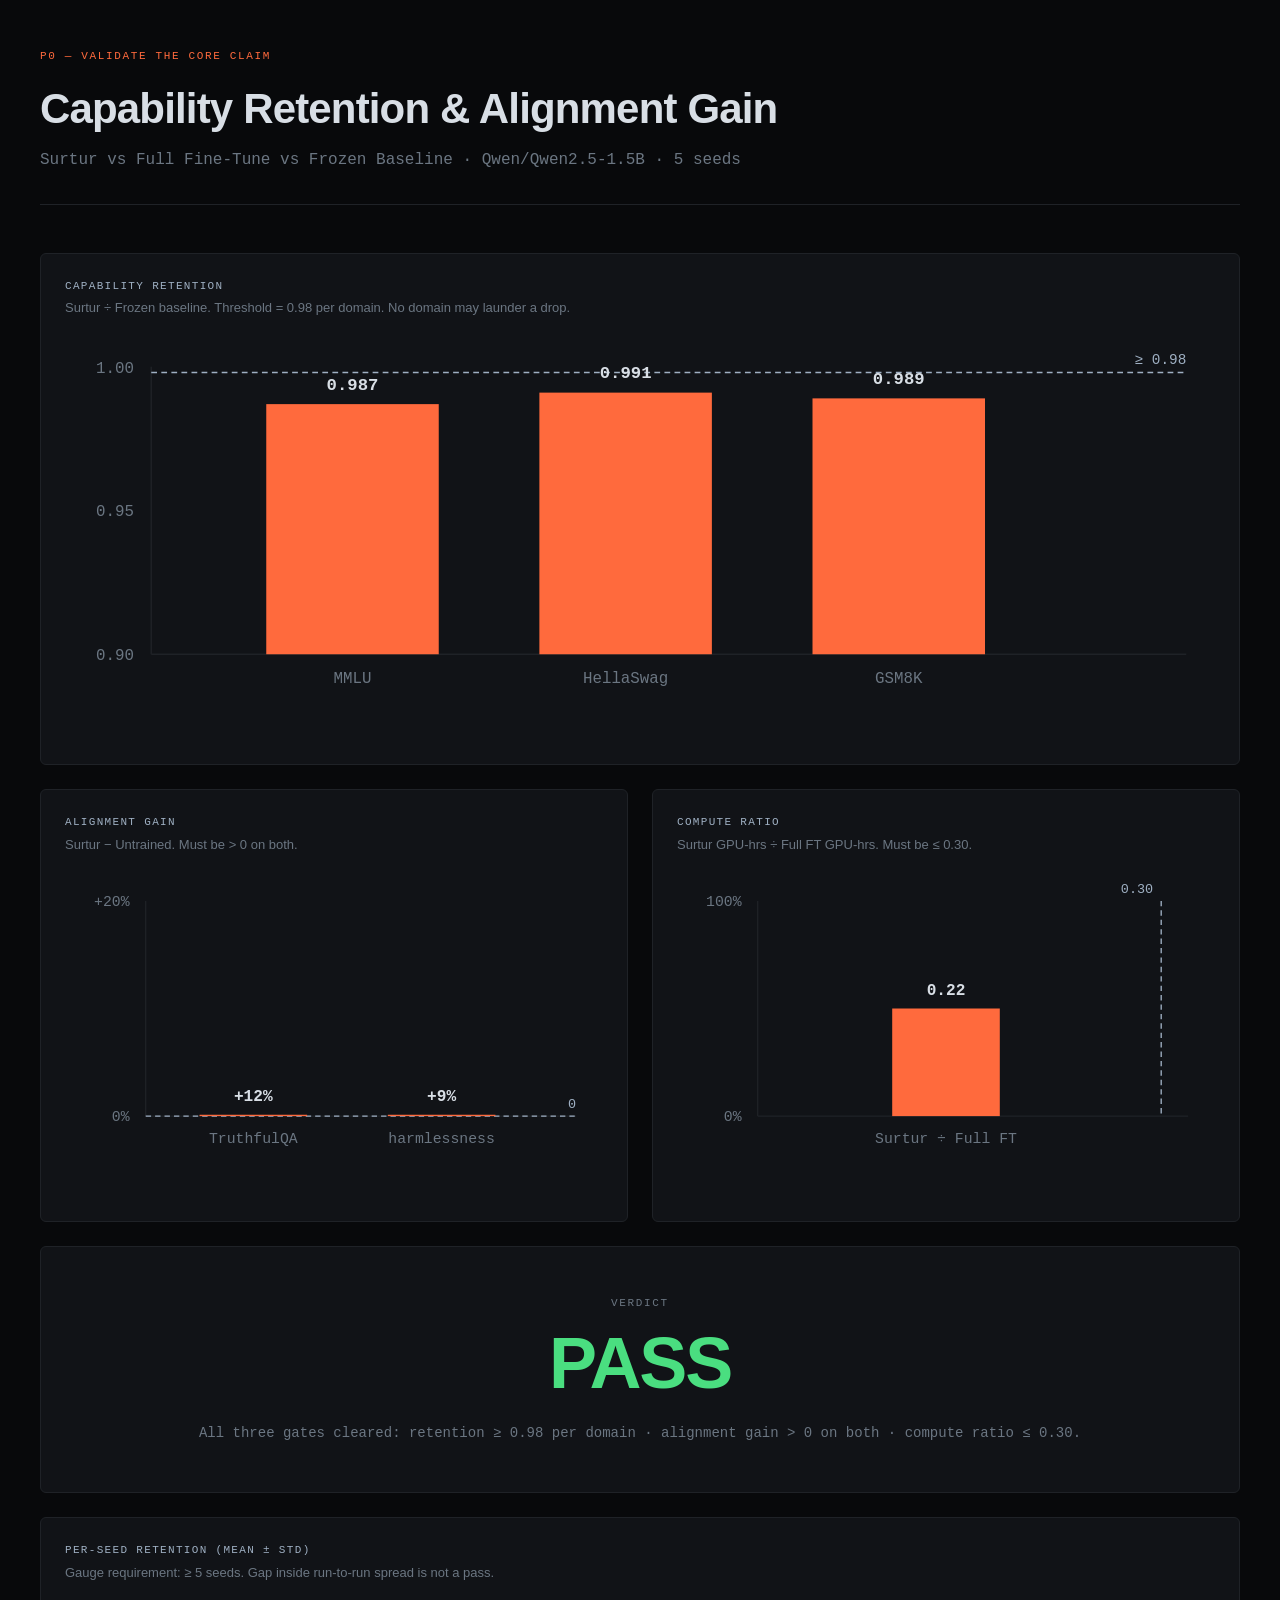
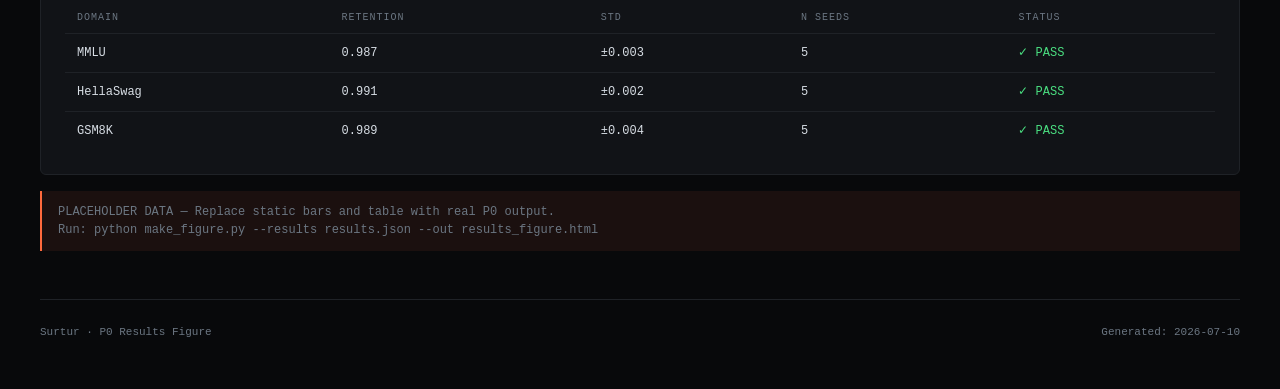
==== src/results_figure_rendered.html @ 0287500c "Prism: P0 results figure — dark ember/technical, SVG charts, PASS/FAIL verdict - src/results_figure." ====
<!DOCTYPE html>
<html lang="en">
<head>
<meta charset="UTF-8">
<title>Surtur — P0 Results</title>
<style>
  :root {
    --bg: #08090b;
    --bg-elev: #111317;
    --border: #1f2227;
    --ember: #ff6a3d;
    --ember-dim: #c44a26;
    --steel: #9fb0c3;
    --steel-dim: #5a6776;
    --text: #d8dee5;
    --text-dim: #6b7682;
    --pass: #4ade80;
    --fail: #ef4444;
  }
  * { box-sizing: border-box; margin: 0; padding: 0; }
  body {
    background: var(--bg);
    color: var(--text);
    font-family: 'Inter', -apple-system, sans-serif;
    line-height: 1.5;
    padding: 48px 24px;
  }
  .container { max-width: 1200px; margin: 0 auto; }
  .header {
    border-bottom: 1px solid var(--border);
    padding-bottom: 32px;
    margin-bottom: 48px;
  }
  .eyebrow {
    font-family: 'JetBrains Mono', monospace;
    font-size: 11px;
    letter-spacing: 0.15em;
    text-transform: uppercase;
    color: var(--ember);
    margin-bottom: 12px;
  }
  h1 {
    font-size: 42px;
    font-weight: 600;
    letter-spacing: -0.02em;
    color: var(--text);
    margin-bottom: 8px;
  }
  .subtitle {
    font-size: 16px;
    color: var(--text-dim);
    font-family: 'JetBrains Mono', monospace;
  }
  .grid {
    display: grid;
    grid-template-columns: 1fr 1fr;
    gap: 24px;
    margin-bottom: 24px;
  }
  .panel {
    background: var(--bg-elev);
    border: 1px solid var(--border);
    border-radius: 6px;
    padding: 24px;
  }
  .panel-title {
    font-family: 'JetBrains Mono', monospace;
    font-size: 11px;
    letter-spacing: 0.12em;
    text-transform: uppercase;
    color: var(--steel);
    margin-bottom: 4px;
  }
  .panel-sub {
    font-size: 13px;
    color: var(--text-dim);
    margin-bottom: 20px;
  }
  .full { grid-column: 1 / -1; }
  svg { display: block; width: 100%; }
  .bar { fill: var(--ember); transition: opacity 0.2s; }
  .bar:hover { opacity: 0.8; }
  .bar-fail { fill: var(--fail); }
  .threshold { stroke: var(--steel); stroke-width: 1; stroke-dasharray: 4 3; }
  .threshold-label { fill: var(--steel); font-size: 10px; font-family: 'JetBrains Mono', monospace; }
  .axis { stroke: var(--border); stroke-width: 1; }
  .axis-label { fill: var(--text-dim); font-size: 11px; font-family: 'JetBrains Mono', monospace; }
  .bar-label { fill: var(--text); font-size: 12px; font-family: 'JetBrains Mono', monospace; font-weight: 600; }
  .verdict {
    text-align: center;
    padding: 48px 24px;
  }
  .verdict-label {
    font-family: 'JetBrains Mono', monospace;
    font-size: 11px;
    letter-spacing: 0.15em;
    text-transform: uppercase;
    color: var(--text-dim);
    margin-bottom: 16px;
  }
  .verdict-value {
    font-size: 72px;
    font-weight: 700;
    letter-spacing: -0.03em;
    line-height: 1;
  }
  .verdict-pass { color: var(--pass); }
  .verdict-fail { color: var(--fail); }
  .verdict-detail {
    margin-top: 24px;
    font-size: 14px;
    color: var(--text-dim);
    font-family: 'JetBrains Mono', monospace;
  }
  table {
    width: 100%;
    border-collapse: collapse;
    font-family: 'JetBrains Mono', monospace;
    font-size: 12px;
  }
  th {
    text-align: left;
    padding: 8px 12px;
    color: var(--text-dim);
    font-weight: 500;
    text-transform: uppercase;
    font-size: 10px;
    letter-spacing: 0.1em;
    border-bottom: 1px solid var(--border);
  }
  td {
    padding: 10px 12px;
    border-bottom: 1px solid var(--border);
    color: var(--text);
  }
  tr:last-child td { border-bottom: none; }
  .ok { color: var(--pass); }
  .bad { color: var(--fail); }
  .meta {
    margin-top: 48px;
    padding-top: 24px;
    border-top: 1px solid var(--border);
    font-family: 'JetBrains Mono', monospace;
    font-size: 11px;
    color: var(--text-dim);
    display: flex;
    justify-content: space-between;
  }
  .placeholder {
    background: rgba(255, 106, 61, 0.08);
    border-left: 2px solid var(--ember);
    padding: 12px 16px;
    font-size: 12px;
    color: var(--text-dim);
    font-family: 'JetBrains Mono', monospace;
    margin-top: 16px;
  }
</style>
</head>
<body>
<div class="container">

  <div class="header">
    <div class="eyebrow">P0 — Validate the core claim</div>
    <h1>Capability Retention &amp; Alignment Gain</h1>
    <div class="subtitle">Surtur vs Full Fine-Tune vs Frozen Baseline · <span id="meta-model">Qwen/Qwen2.5-1.5B</span> · <span id="meta-seeds">5 seeds</span></div>
  </div>

  <!-- ===== CAPABILITY RETENTION ===== -->
  <div class="grid">
    <div class="panel full">
      <div class="panel-title">Capability Retention</div>
      <div class="panel-sub">Surtur ÷ Frozen baseline. Threshold = 0.98 per domain. No domain may launder a drop.</div>
      <svg viewBox="0 0 800 280" id="chart-retention">
        <line class="axis" x1="60" y1="20" x2="60" y2="220"/>
        <line class="axis" x1="60" y1="220" x2="780" y2="220"/>
        <line class="threshold" x1="60" y1="24" x2="780" y2="24"/>
        <text class="threshold-label" x="780" y="18" text-anchor="end">≥ 0.98</text>
        <text class="axis-label" x="48" y="224" text-anchor="end">0.90</text>
        <text class="axis-label" x="48" y="124" text-anchor="end">0.95</text>
        <text class="axis-label" x="48" y="24" text-anchor="end">1.00</text>
        <!-- bars will be injected by make_figure.py or static below -->
        <g id="retention-bars">
          <rect class="bar" x="140" y="46" width="120" height="174"/><text class="bar-label" x="200" y="36" text-anchor="middle">0.987</text><text class="axis-label" x="200" y="240" text-anchor="middle">MMLU</text>
          <rect class="bar" x="330" y="38" width="120" height="182"/><text class="bar-label" x="390" y="28" text-anchor="middle">0.991</text><text class="axis-label" x="390" y="240" text-anchor="middle">HellaSwag</text>
          <rect class="bar" x="520" y="42" width="120" height="178"/><text class="bar-label" x="580" y="32" text-anchor="middle">0.989</text><text class="axis-label" x="580" y="240" text-anchor="middle">GSM8K</text>
        </g>
      </svg>
    </div>
  </div>

  <!-- ===== ALIGNMENT GAIN ===== -->
  <div class="grid">
    <div class="panel">
      <div class="panel-title">Alignment Gain</div>
      <div class="panel-sub">Surtur − Untrained. Must be &gt; 0 on both.</div>
      <svg viewBox="0 0 400 240" id="chart-alignment">
        <line class="axis" x1="60" y1="20" x2="60" y2="180"/>
        <line class="axis" x1="60" y1="180" x2="380" y2="180"/>
        <line class="threshold" x1="60" y1="180" x2="380" y2="180"/>
        <text class="threshold-label" x="380" y="174" text-anchor="end">0</text>
        <text class="axis-label" x="48" y="184" text-anchor="end">0%</text>
        <text class="axis-label" x="48" y="24" text-anchor="end">+20%</text>
        <rect class="bar" x="100" y="179" width="80" height="1"/><text class="bar-label" x="140" y="169" text-anchor="middle">+12%</text><text class="axis-label" x="140" y="200" text-anchor="middle">TruthfulQA</text>
          <rect class="bar" x="240" y="179" width="80" height="1"/><text class="bar-label" x="280" y="169" text-anchor="middle">+9%</text><text class="axis-label" x="280" y="200" text-anchor="middle">harmlessness</text>
      </svg>
    </div>

    <!-- ===== COMPUTE RATIO ===== -->
    <div class="panel">
      <div class="panel-title">Compute Ratio</div>
      <div class="panel-sub">Surtur GPU-hrs ÷ Full FT GPU-hrs. Must be ≤ 0.30.</div>
      <svg viewBox="0 0 400 240" id="chart-compute">
        <line class="axis" x1="60" y1="20" x2="60" y2="180"/>
        <line class="axis" x1="60" y1="180" x2="380" y2="180"/>
        <line class="threshold" x1="360" y1="20" x2="360" y2="180"/>
        <text class="threshold-label" x="354" y="14" text-anchor="end">0.30</text>
        <text class="axis-label" x="48" y="184" text-anchor="end">0%</text>
        <text class="axis-label" x="48" y="24" text-anchor="end">100%</text>
        <rect class="bar" x="160" y="100" width="80" height="80"/>
        <text class="bar-label" x="200" y="90" text-anchor="middle">0.22</text>
        <text class="axis-label" x="200" y="200" text-anchor="middle">Surtur ÷ Full FT</text>
      </svg>
    </div>
  </div>

  <!-- ===== VERDICT ===== -->
  <div class="panel full verdict">
    <div class="verdict-label">Verdict</div>
    <div class="verdict-value verdict-pass" id="verdict">PASS</div>
    <div class="verdict-detail" id="verdict-detail">All three gates cleared: retention ≥ 0.98 per domain · alignment gain &gt; 0 on both · compute ratio ≤ 0.30.</div>
  </div>

  <!-- ===== PER-SEED TABLE ===== -->
  <div class="panel full" style="margin-top: 24px;">
    <div class="panel-title">Per-Seed Retention (mean ± std)</div>
    <div class="panel-sub">Gauge requirement: ≥ 5 seeds. Gap inside run-to-run spread is not a pass.</div>
    <table>
      <thead>
        <tr><th>Domain</th><th>Retention</th><th>Std</th><th>n seeds</th><th>Status</th></tr>
      </thead>
      <tbody>
        <tr><td>MMLU</td><td>0.987</td><td>±0.003</td><td>5</td><td class="ok">✓ PASS</td></tr>
        <tr><td>HellaSwag</td><td>0.991</td><td>±0.002</td><td>5</td><td class="ok">✓ PASS</td></tr>
        <tr><td>GSM8K</td><td>0.989</td><td>±0.004</td><td>5</td><td class="ok">✓ PASS</td></tr>
      </tbody>
    </table>
  </div>

  <div class="placeholder">
    PLACEHOLDER DATA — Replace static bars and table with real P0 output.<br>
    Run: <code>python make_figure.py --results results.json --out results_figure.html</code>
  </div>

  <div class="meta">
    <span>Surtur · P0 Results Figure</span>
    <span>Generated: <span id="meta-date">2026-07-10</span></span>
  </div>

</div>
</body>
</html>
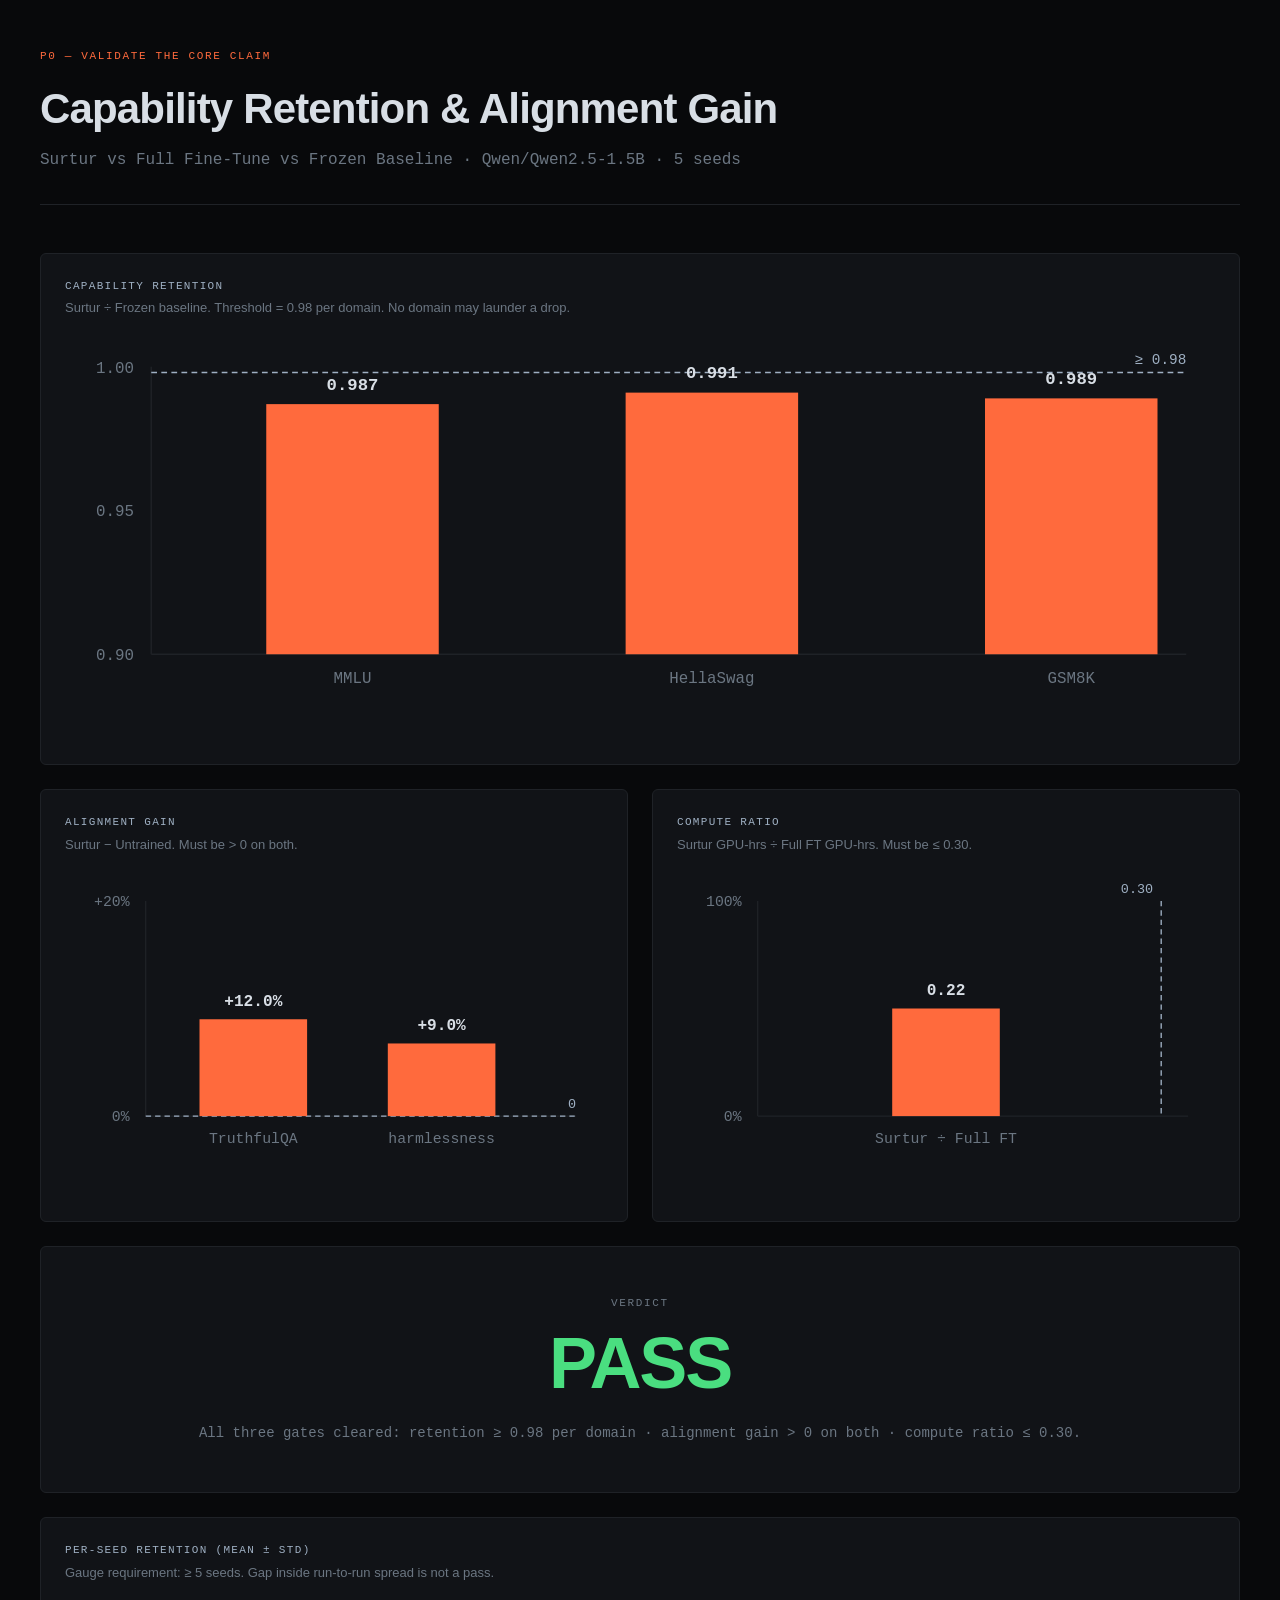
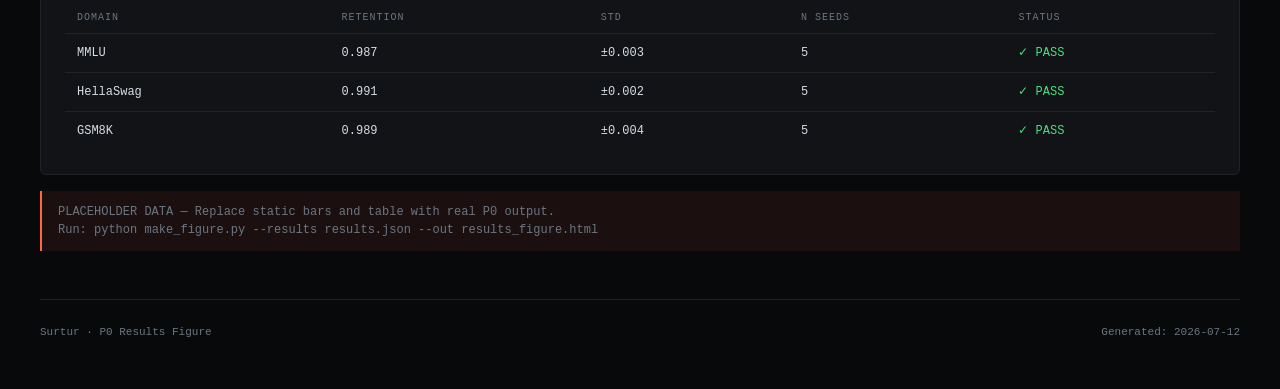
==== commit 07711c7e: "Backup commit" ====
--- a/src/results_figure_rendered.html
+++ b/src/results_figure_rendered.html
@@ -182,8 +182,8 @@
         <!-- bars will be injected by make_figure.py or static below -->
         <g id="retention-bars">
           <rect class="bar" x="140" y="46" width="120" height="174"/><text class="bar-label" x="200" y="36" text-anchor="middle">0.987</text><text class="axis-label" x="200" y="240" text-anchor="middle">MMLU</text>
-          <rect class="bar" x="330" y="38" width="120" height="182"/><text class="bar-label" x="390" y="28" text-anchor="middle">0.991</text><text class="axis-label" x="390" y="240" text-anchor="middle">HellaSwag</text>
-          <rect class="bar" x="520" y="42" width="120" height="178"/><text class="bar-label" x="580" y="32" text-anchor="middle">0.989</text><text class="axis-label" x="580" y="240" text-anchor="middle">GSM8K</text>
+          <rect class="bar" x="390" y="38" width="120" height="182"/><text class="bar-label" x="450" y="28" text-anchor="middle">0.991</text><text class="axis-label" x="450" y="240" text-anchor="middle">HellaSwag</text>
+          <rect class="bar" x="640" y="42" width="120" height="178"/><text class="bar-label" x="700" y="32" text-anchor="middle">0.989</text><text class="axis-label" x="700" y="240" text-anchor="middle">GSM8K</text>
         </g>
       </svg>
     </div>
@@ -201,8 +201,12 @@
         <text class="threshold-label" x="380" y="174" text-anchor="end">0</text>
         <text class="axis-label" x="48" y="184" text-anchor="end">0%</text>
         <text class="axis-label" x="48" y="24" text-anchor="end">+20%</text>
-        <rect class="bar" x="100" y="179" width="80" height="1"/><text class="bar-label" x="140" y="169" text-anchor="middle">+12%</text><text class="axis-label" x="140" y="200" text-anchor="middle">TruthfulQA</text>
-          <rect class="bar" x="240" y="179" width="80" height="1"/><text class="bar-label" x="280" y="169" text-anchor="middle">+9%</text><text class="axis-label" x="280" y="200" text-anchor="middle">harmlessness</text>
+        <rect class="bar" x="100" y="108" width="80" height="72"/>
+        <text class="bar-label" x="140" y="98" text-anchor="middle">+12.0%</text>
+        <text class="axis-label" x="140" y="200" text-anchor="middle">TruthfulQA</text>
+        <rect class="bar" x="240" y="126" width="80" height="54"/>
+        <text class="bar-label" x="280" y="116" text-anchor="middle">+9.0%</text>
+        <text class="axis-label" x="280" y="200" text-anchor="middle">harmlessness</text>
       </svg>
     </div>
 
@@ -254,7 +258,7 @@
 
   <div class="meta">
     <span>Surtur · P0 Results Figure</span>
-    <span>Generated: <span id="meta-date">2026-07-10</span></span>
+    <span>Generated: <span id="meta-date">2026-07-12</span></span>
   </div>
 
 </div>
